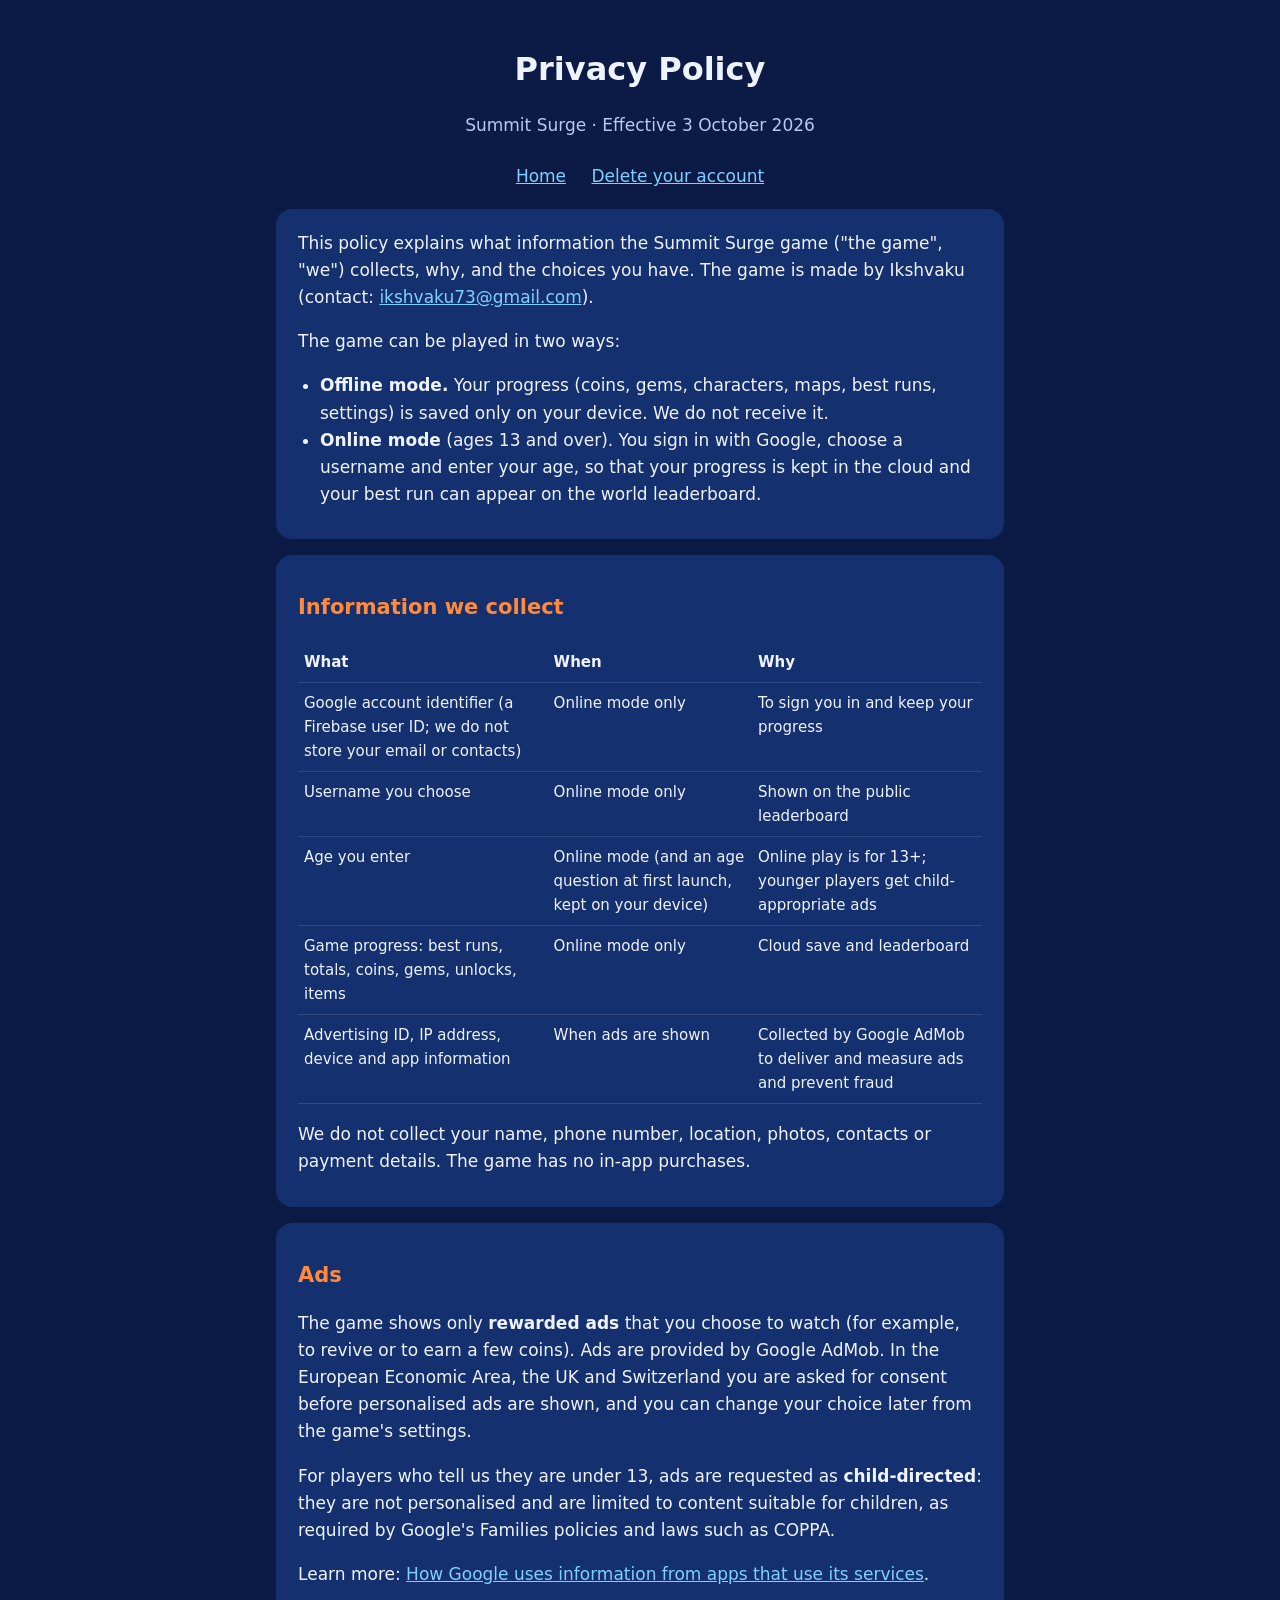
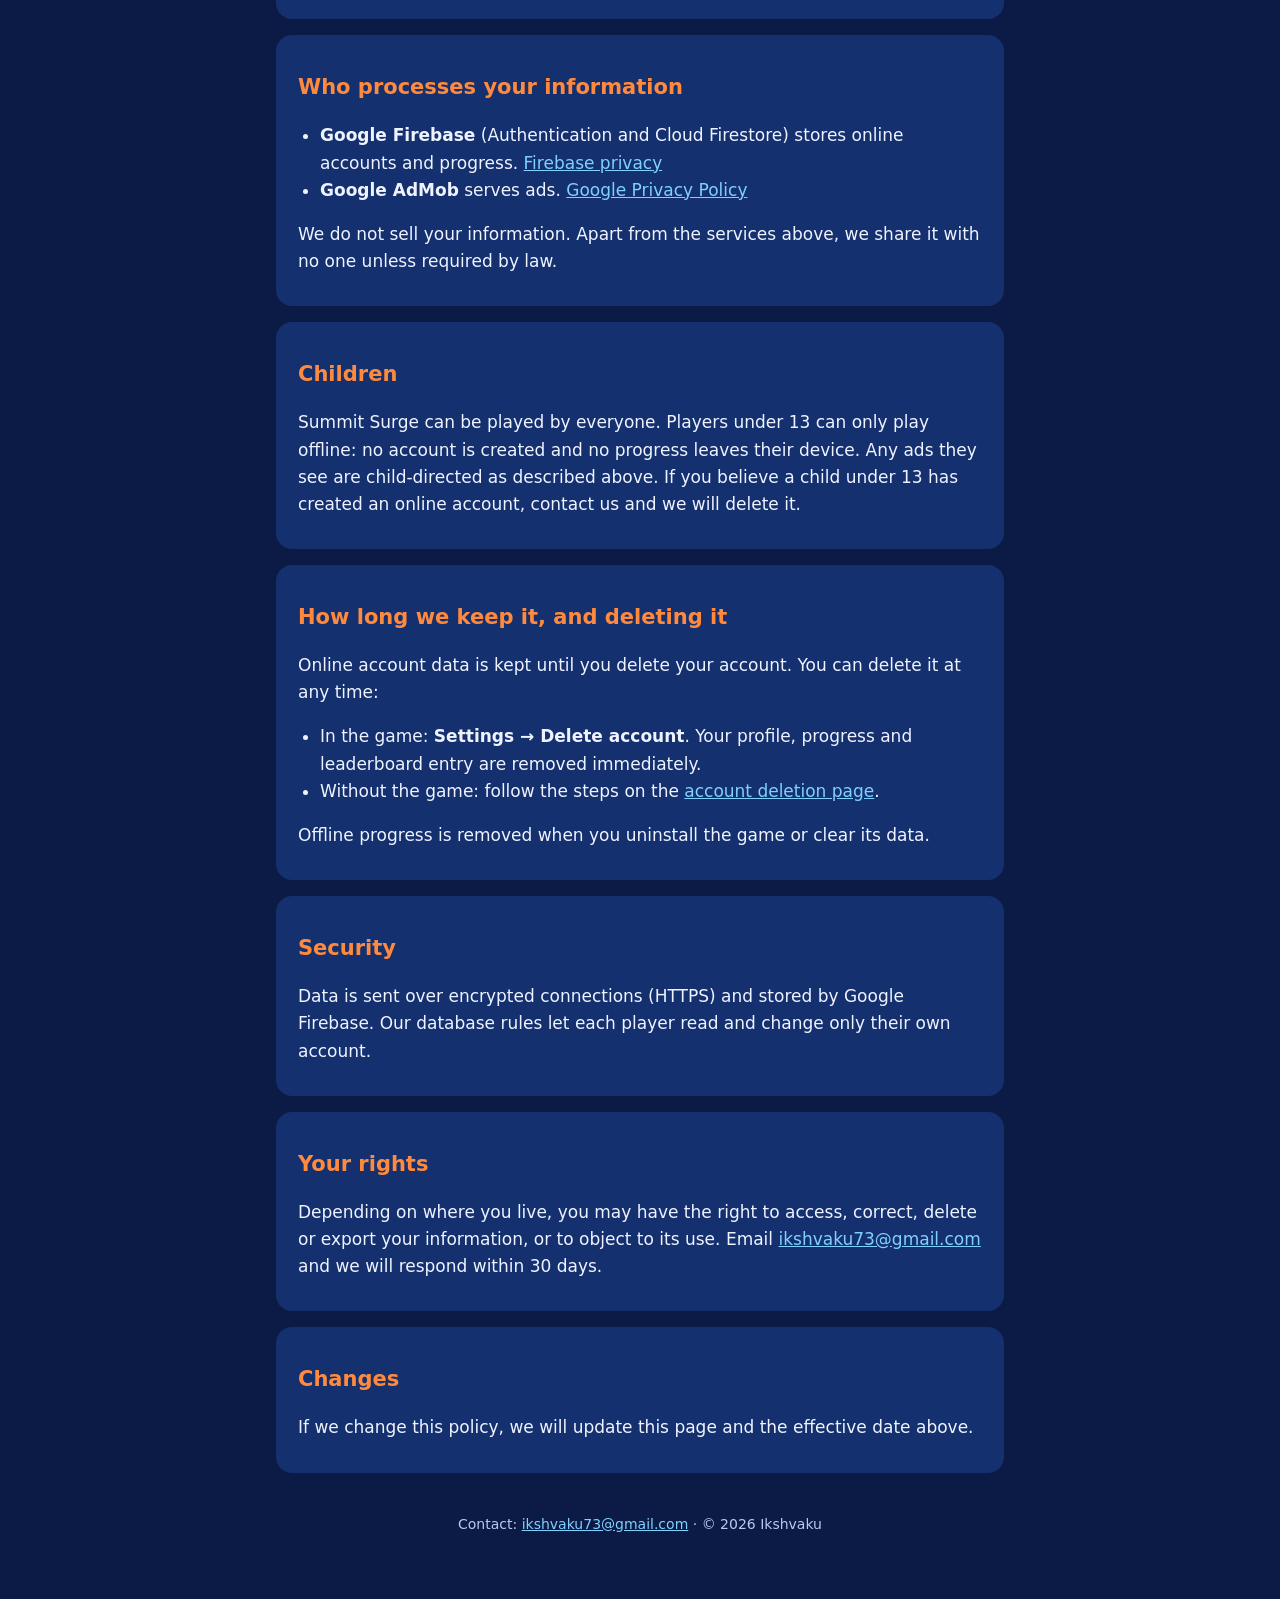
==== privacy.html @ 83d370f6 "Summit Surge site: privacy policy, account deletion, app-ads.txt placeholder" ====
<!doctype html>
<html lang="en"><head><meta charset="utf-8"><meta name="viewport" content="width=device-width, initial-scale=1">
<title>Privacy Policy – Summit Surge</title><link rel="stylesheet" href="style.css"></head>
<body><main>
<header><h1>Privacy Policy</h1><p class="muted">Summit Surge · Effective 3 October 2026</p></header>
<nav><a href="index.html">Home</a> <a href="delete-account.html">Delete your account</a></nav>

<section>
<p>This policy explains what information the Summit Surge game ("the game", "we") collects, why, and the choices you have. The game is made by Ikshvaku (contact: <a href="mailto:ikshvaku73@gmail.com">ikshvaku73@gmail.com</a>).</p>
<p>The game can be played in two ways:</p>
<ul>
<li><b>Offline mode.</b> Your progress (coins, gems, characters, maps, best runs, settings) is saved only on your device. We do not receive it.</li>
<li><b>Online mode</b> (ages 13 and over). You sign in with Google, choose a username and enter your age, so that your progress is kept in the cloud and your best run can appear on the world leaderboard.</li>
</ul>
</section>

<section>
<h2>Information we collect</h2>
<table>
<tr><th>What</th><th>When</th><th>Why</th></tr>
<tr><td>Google account identifier (a Firebase user ID; we do not store your email or contacts)</td><td>Online mode only</td><td>To sign you in and keep your progress</td></tr>
<tr><td>Username you choose</td><td>Online mode only</td><td>Shown on the public leaderboard</td></tr>
<tr><td>Age you enter</td><td>Online mode (and an age question at first launch, kept on your device)</td><td>Online play is for 13+; younger players get child-appropriate ads</td></tr>
<tr><td>Game progress: best runs, totals, coins, gems, unlocks, items</td><td>Online mode only</td><td>Cloud save and leaderboard</td></tr>
<tr><td>Advertising ID, IP address, device and app information</td><td>When ads are shown</td><td>Collected by Google AdMob to deliver and measure ads and prevent fraud</td></tr>
</table>
<p>We do not collect your name, phone number, location, photos, contacts or payment details. The game has no in-app purchases.</p>
</section>

<section>
<h2>Ads</h2>
<p>The game shows only <b>rewarded ads</b> that you choose to watch (for example, to revive or to earn a few coins). Ads are provided by Google AdMob. In the European Economic Area, the UK and Switzerland you are asked for consent before personalised ads are shown, and you can change your choice later from the game's settings.</p>
<p>For players who tell us they are under 13, ads are requested as <b>child-directed</b>: they are not personalised and are limited to content suitable for children, as required by Google's Families policies and laws such as COPPA.</p>
<p>Learn more: <a href="https://policies.google.com/technologies/ads">How Google uses information from apps that use its services</a>.</p>
</section>

<section>
<h2>Who processes your information</h2>
<ul>
<li><b>Google Firebase</b> (Authentication and Cloud Firestore) stores online accounts and progress. <a href="https://firebase.google.com/support/privacy">Firebase privacy</a></li>
<li><b>Google AdMob</b> serves ads. <a href="https://policies.google.com/privacy">Google Privacy Policy</a></li>
</ul>
<p>We do not sell your information. Apart from the services above, we share it with no one unless required by law.</p>
</section>

<section>
<h2>Children</h2>
<p>Summit Surge can be played by everyone. Players under 13 can only play offline: no account is created and no progress leaves their device. Any ads they see are child-directed as described above. If you believe a child under 13 has created an online account, contact us and we will delete it.</p>
</section>

<section>
<h2>How long we keep it, and deleting it</h2>
<p>Online account data is kept until you delete your account. You can delete it at any time:</p>
<ul>
<li>In the game: <b>Settings → Delete account</b>. Your profile, progress and leaderboard entry are removed immediately.</li>
<li>Without the game: follow the steps on the <a href="delete-account.html">account deletion page</a>.</li>
</ul>
<p>Offline progress is removed when you uninstall the game or clear its data.</p>
</section>

<section>
<h2>Security</h2>
<p>Data is sent over encrypted connections (HTTPS) and stored by Google Firebase. Our database rules let each player read and change only their own account.</p>
</section>

<section>
<h2>Your rights</h2>
<p>Depending on where you live, you may have the right to access, correct, delete or export your information, or to object to its use. Email <a href="mailto:ikshvaku73@gmail.com">ikshvaku73@gmail.com</a> and we will respond within 30 days.</p>
</section>

<section>
<h2>Changes</h2>
<p>If we change this policy, we will update this page and the effective date above.</p>
</section>

<footer>Contact: <a href="mailto:ikshvaku73@gmail.com">ikshvaku73@gmail.com</a> · © 2026 Ikshvaku</footer>
</main></body></html>
---- style.css ----
:root { --bg: #0b1b45; --card: #15306e; --text: #eef3ff; --muted: #b9c8f0; --accent: #ff8a3d; --link: #7fd0ff; }
* { box-sizing: border-box; }
body { margin: 0; background: var(--bg); color: var(--text); font: 17px/1.6 system-ui, -apple-system, "Segoe UI", Roboto, sans-serif; }
main { max-width: 760px; margin: 0 auto; padding: 32px 16px 64px; }
header { text-align: center; margin-bottom: 24px; }
header img { width: 96px; height: 96px; border-radius: 22px; }
h1 { margin: 12px 0 4px; font-size: 32px; }
h2 { margin-top: 32px; color: var(--accent); font-size: 21px; }
p.lede, .muted { color: var(--muted); }
section, .card { background: var(--card); border-radius: 16px; padding: 4px 22px 14px; margin: 16px 0; }
a { color: var(--link); }
ul { padding-left: 22px; }
table { width: 100%; border-collapse: collapse; margin: 8px 0; font-size: 15px; }
th, td { text-align: left; padding: 8px 6px; border-bottom: 1px solid rgba(255,255,255,0.12); vertical-align: top; }
nav { text-align: center; margin: 18px 0; }
nav a { margin: 0 10px; }
footer { text-align: center; color: var(--muted); font-size: 14px; margin-top: 40px; }
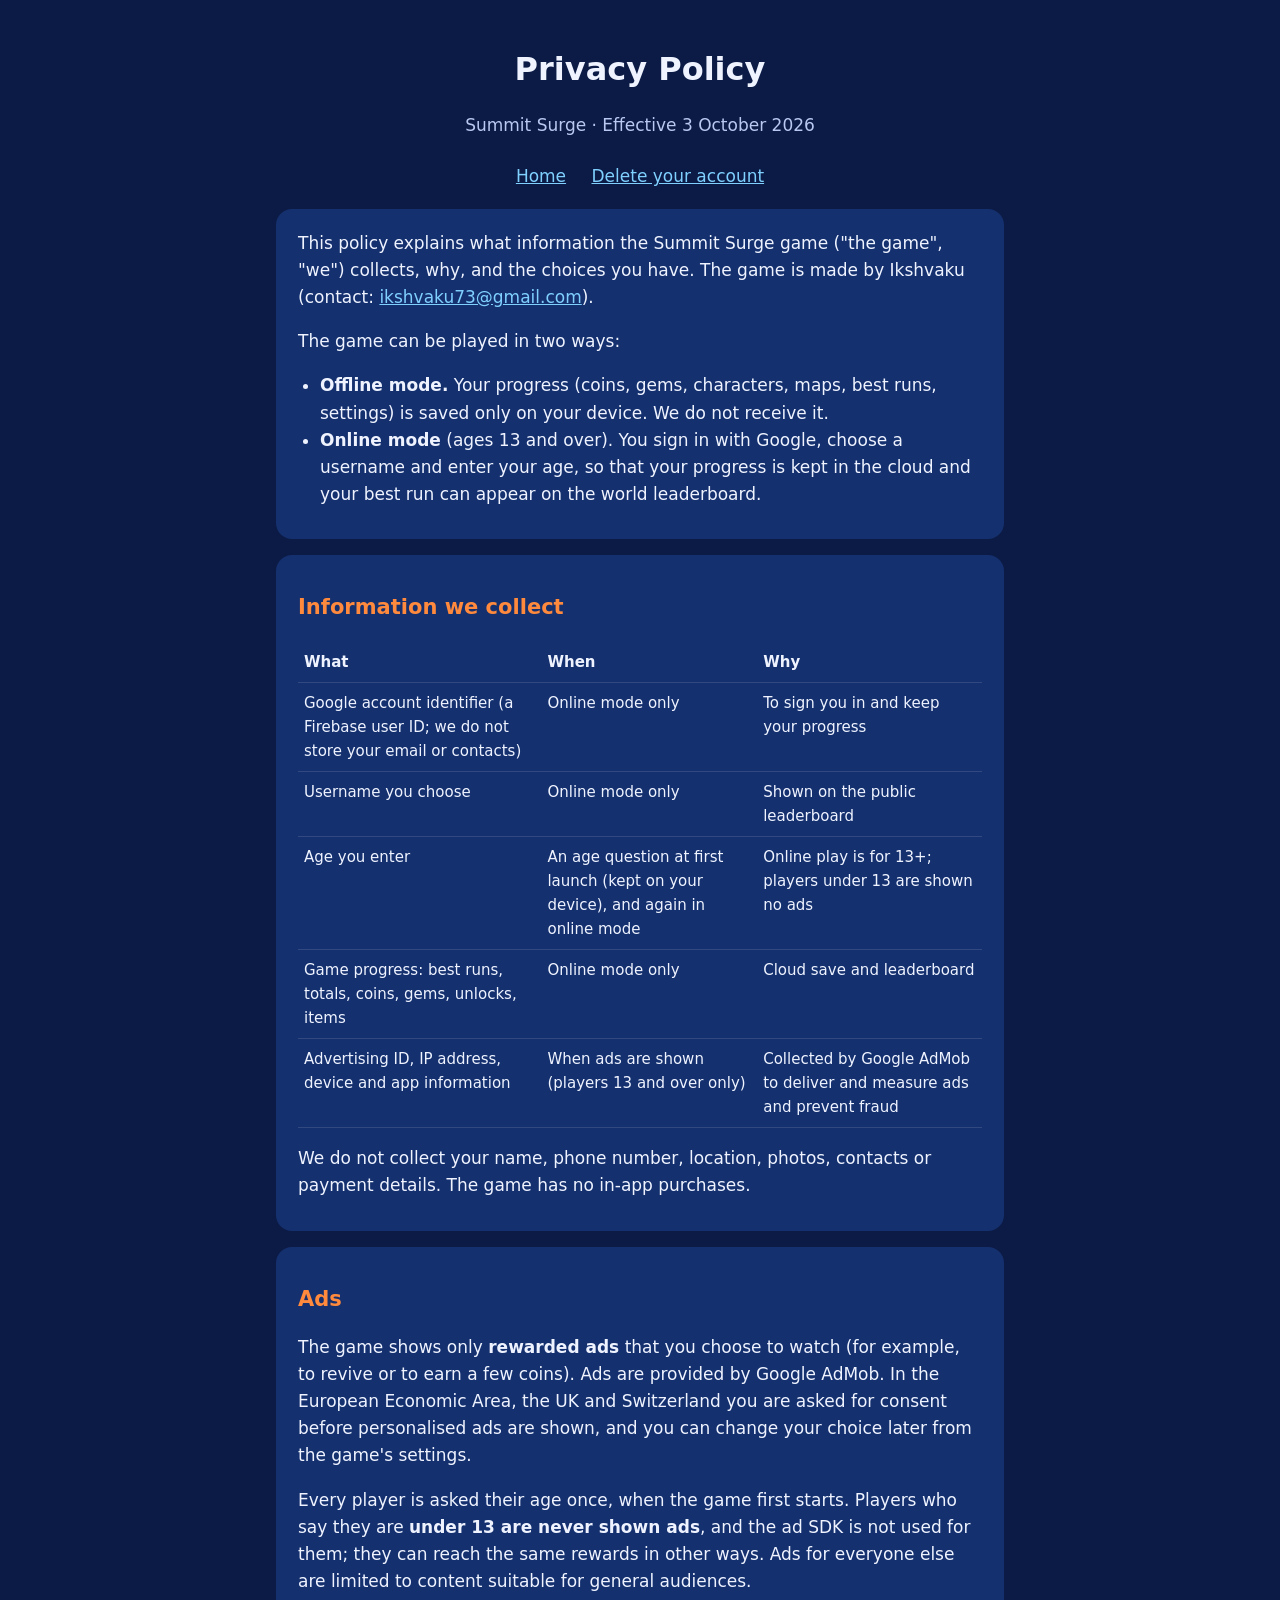
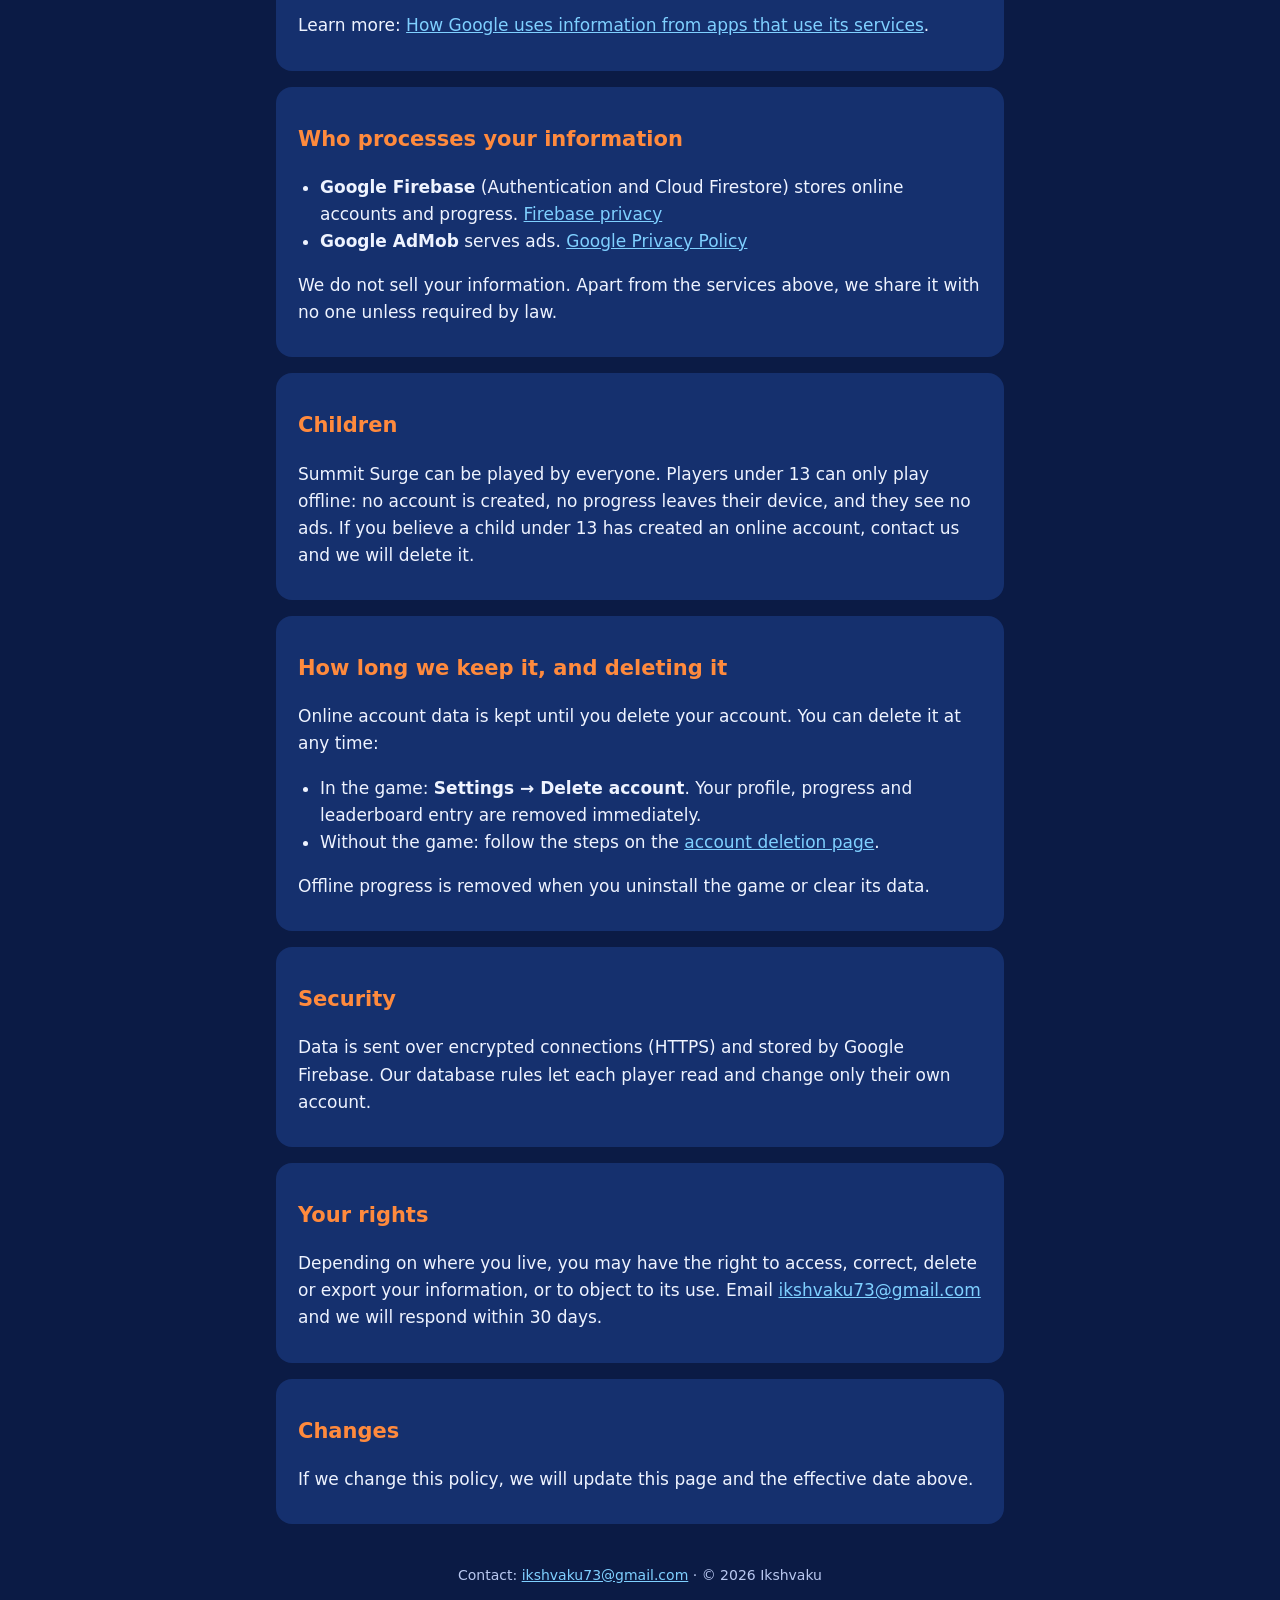
==== commit f4cde7e2: "No ads for under 13s; AdMob app-ads.txt" ====
--- a/privacy.html
+++ b/privacy.html
@@ -20,9 +20,9 @@
 <tr><th>What</th><th>When</th><th>Why</th></tr>
 <tr><td>Google account identifier (a Firebase user ID; we do not store your email or contacts)</td><td>Online mode only</td><td>To sign you in and keep your progress</td></tr>
 <tr><td>Username you choose</td><td>Online mode only</td><td>Shown on the public leaderboard</td></tr>
-<tr><td>Age you enter</td><td>Online mode (and an age question at first launch, kept on your device)</td><td>Online play is for 13+; younger players get child-appropriate ads</td></tr>
+<tr><td>Age you enter</td><td>An age question at first launch (kept on your device), and again in online mode</td><td>Online play is for 13+; players under 13 are shown no ads</td></tr>
 <tr><td>Game progress: best runs, totals, coins, gems, unlocks, items</td><td>Online mode only</td><td>Cloud save and leaderboard</td></tr>
-<tr><td>Advertising ID, IP address, device and app information</td><td>When ads are shown</td><td>Collected by Google AdMob to deliver and measure ads and prevent fraud</td></tr>
+<tr><td>Advertising ID, IP address, device and app information</td><td>When ads are shown (players 13 and over only)</td><td>Collected by Google AdMob to deliver and measure ads and prevent fraud</td></tr>
 </table>
 <p>We do not collect your name, phone number, location, photos, contacts or payment details. The game has no in-app purchases.</p>
 </section>
@@ -30,7 +30,7 @@
 <section>
 <h2>Ads</h2>
 <p>The game shows only <b>rewarded ads</b> that you choose to watch (for example, to revive or to earn a few coins). Ads are provided by Google AdMob. In the European Economic Area, the UK and Switzerland you are asked for consent before personalised ads are shown, and you can change your choice later from the game's settings.</p>
-<p>For players who tell us they are under 13, ads are requested as <b>child-directed</b>: they are not personalised and are limited to content suitable for children, as required by Google's Families policies and laws such as COPPA.</p>
+<p>Every player is asked their age once, when the game first starts. Players who say they are <b>under 13 are never shown ads</b>, and the ad SDK is not used for them; they can reach the same rewards in other ways. Ads for everyone else are limited to content suitable for general audiences.</p>
 <p>Learn more: <a href="https://policies.google.com/technologies/ads">How Google uses information from apps that use its services</a>.</p>
 </section>
 
@@ -45,7 +45,7 @@
 
 <section>
 <h2>Children</h2>
-<p>Summit Surge can be played by everyone. Players under 13 can only play offline: no account is created and no progress leaves their device. Any ads they see are child-directed as described above. If you believe a child under 13 has created an online account, contact us and we will delete it.</p>
+<p>Summit Surge can be played by everyone. Players under 13 can only play offline: no account is created, no progress leaves their device, and they see no ads. If you believe a child under 13 has created an online account, contact us and we will delete it.</p>
 </section>
 
 <section>
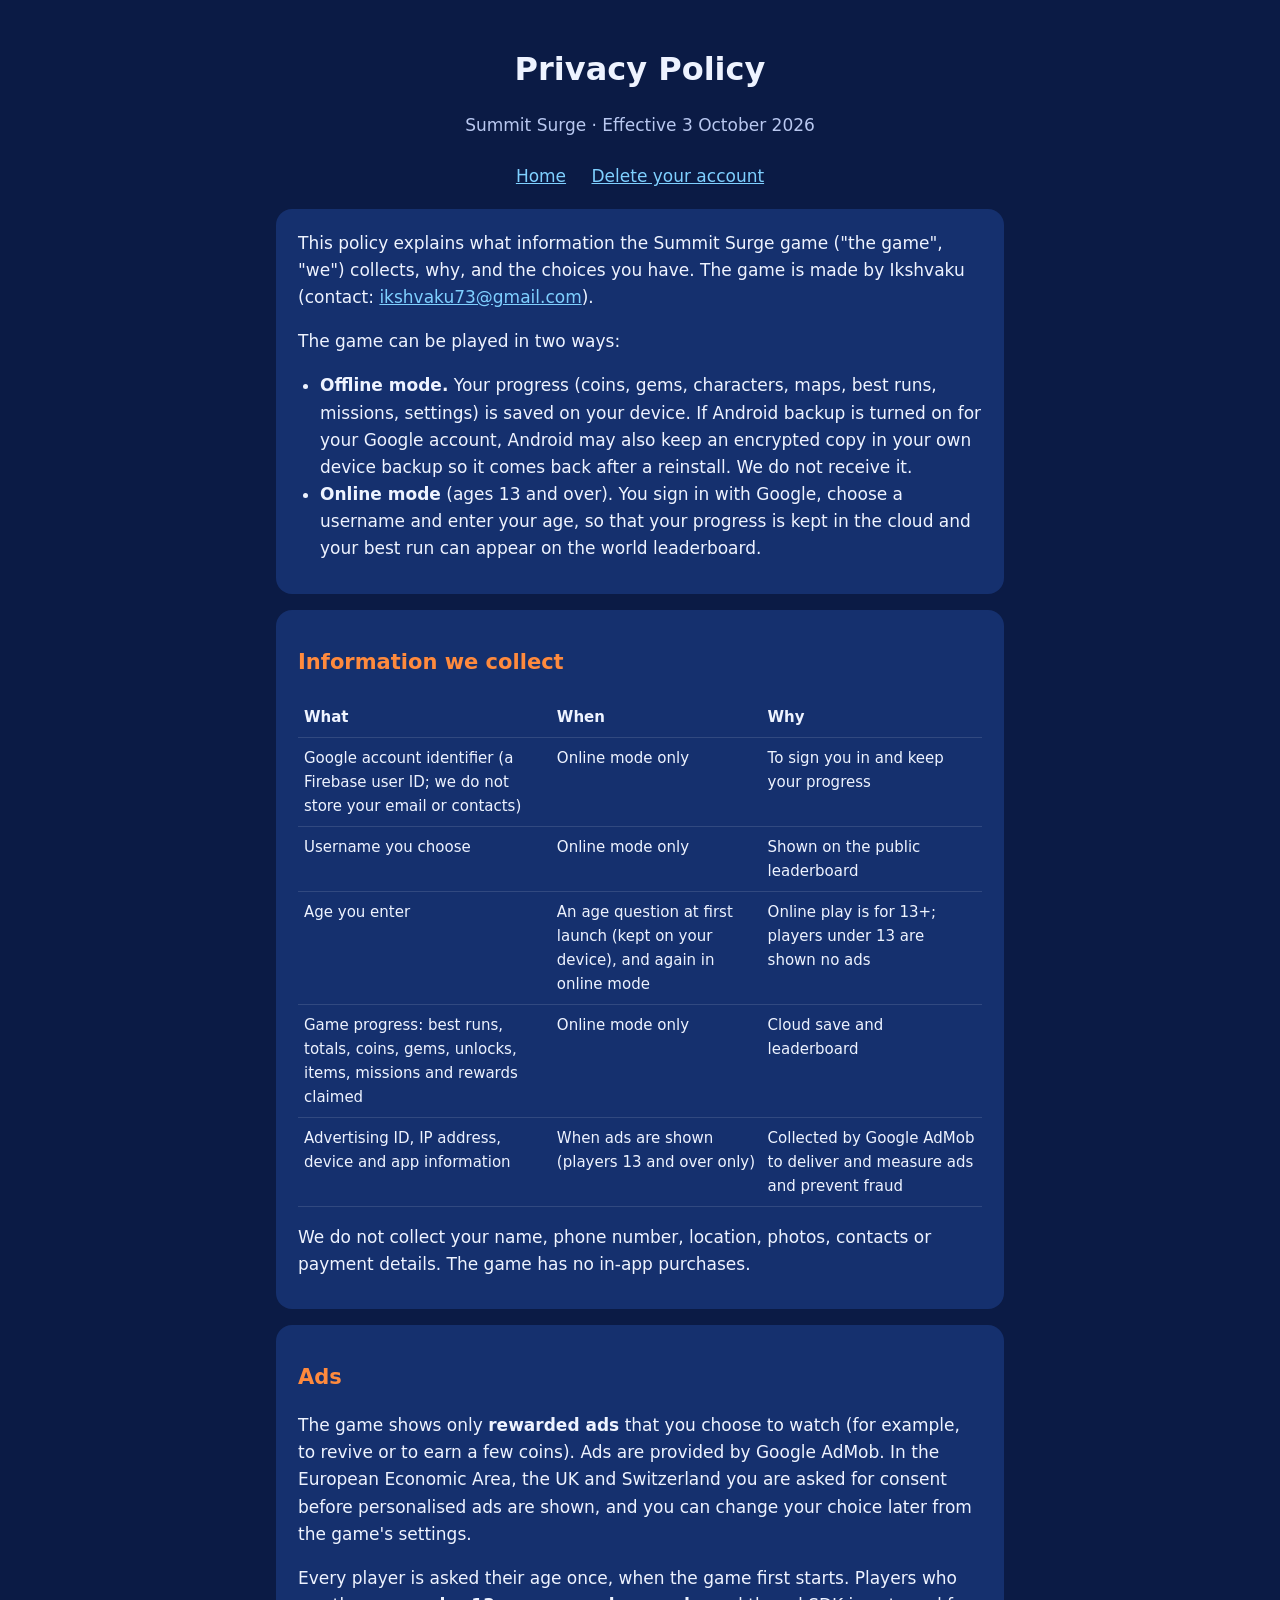
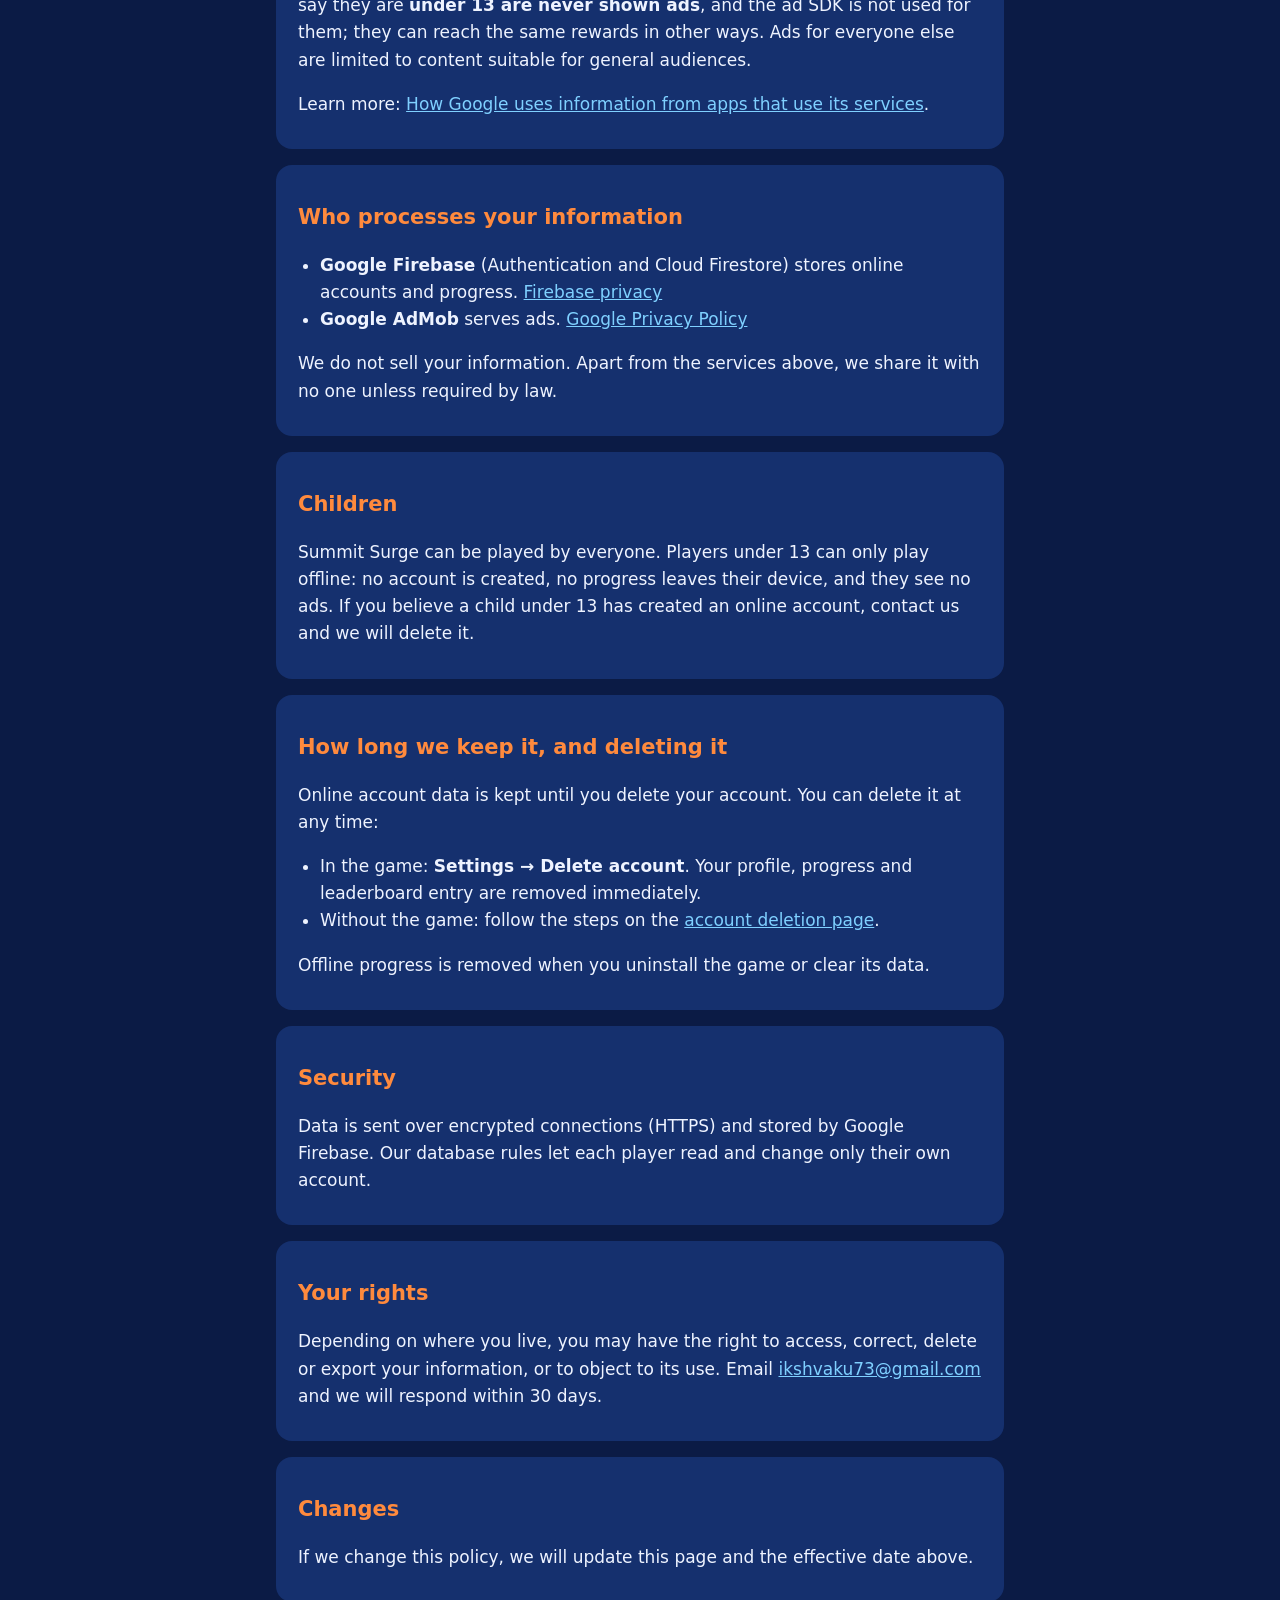
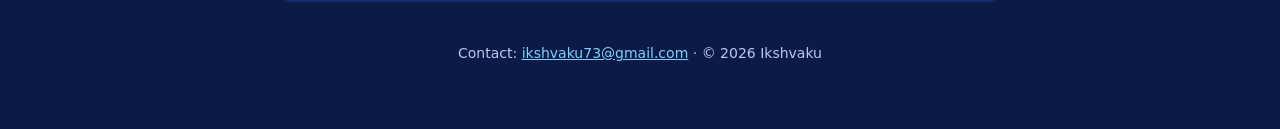
==== commit 12494b3e: "Mention Android backup and synced missions" ====
--- a/privacy.html
+++ b/privacy.html
@@ -9,7 +9,7 @@
 <p>This policy explains what information the Summit Surge game ("the game", "we") collects, why, and the choices you have. The game is made by Ikshvaku (contact: <a href="mailto:ikshvaku73@gmail.com">ikshvaku73@gmail.com</a>).</p>
 <p>The game can be played in two ways:</p>
 <ul>
-<li><b>Offline mode.</b> Your progress (coins, gems, characters, maps, best runs, settings) is saved only on your device. We do not receive it.</li>
+<li><b>Offline mode.</b> Your progress (coins, gems, characters, maps, best runs, missions, settings) is saved on your device. If Android backup is turned on for your Google account, Android may also keep an encrypted copy in your own device backup so it comes back after a reinstall. We do not receive it.</li>
 <li><b>Online mode</b> (ages 13 and over). You sign in with Google, choose a username and enter your age, so that your progress is kept in the cloud and your best run can appear on the world leaderboard.</li>
 </ul>
 </section>
@@ -21,7 +21,7 @@
 <tr><td>Google account identifier (a Firebase user ID; we do not store your email or contacts)</td><td>Online mode only</td><td>To sign you in and keep your progress</td></tr>
 <tr><td>Username you choose</td><td>Online mode only</td><td>Shown on the public leaderboard</td></tr>
 <tr><td>Age you enter</td><td>An age question at first launch (kept on your device), and again in online mode</td><td>Online play is for 13+; players under 13 are shown no ads</td></tr>
-<tr><td>Game progress: best runs, totals, coins, gems, unlocks, items</td><td>Online mode only</td><td>Cloud save and leaderboard</td></tr>
+<tr><td>Game progress: best runs, totals, coins, gems, unlocks, items, missions and rewards claimed</td><td>Online mode only</td><td>Cloud save and leaderboard</td></tr>
 <tr><td>Advertising ID, IP address, device and app information</td><td>When ads are shown (players 13 and over only)</td><td>Collected by Google AdMob to deliver and measure ads and prevent fraud</td></tr>
 </table>
 <p>We do not collect your name, phone number, location, photos, contacts or payment details. The game has no in-app purchases.</p>
